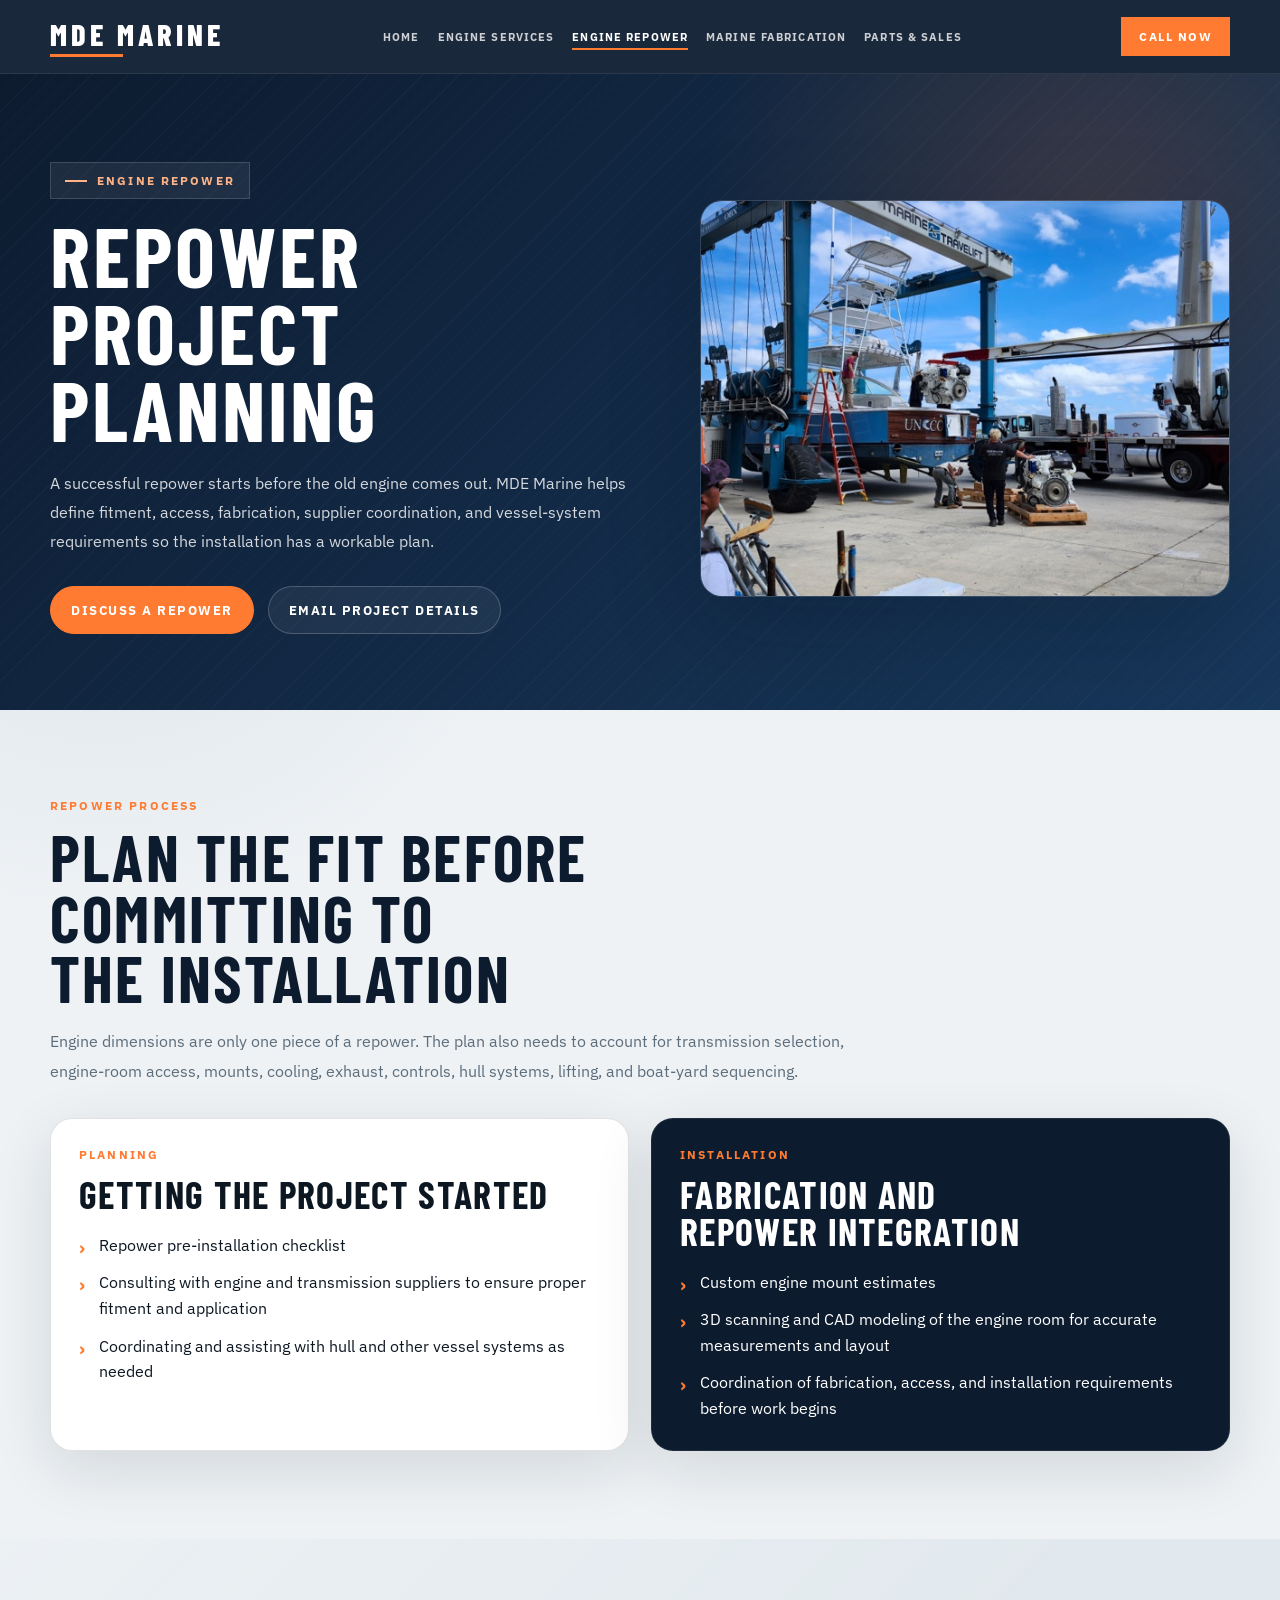
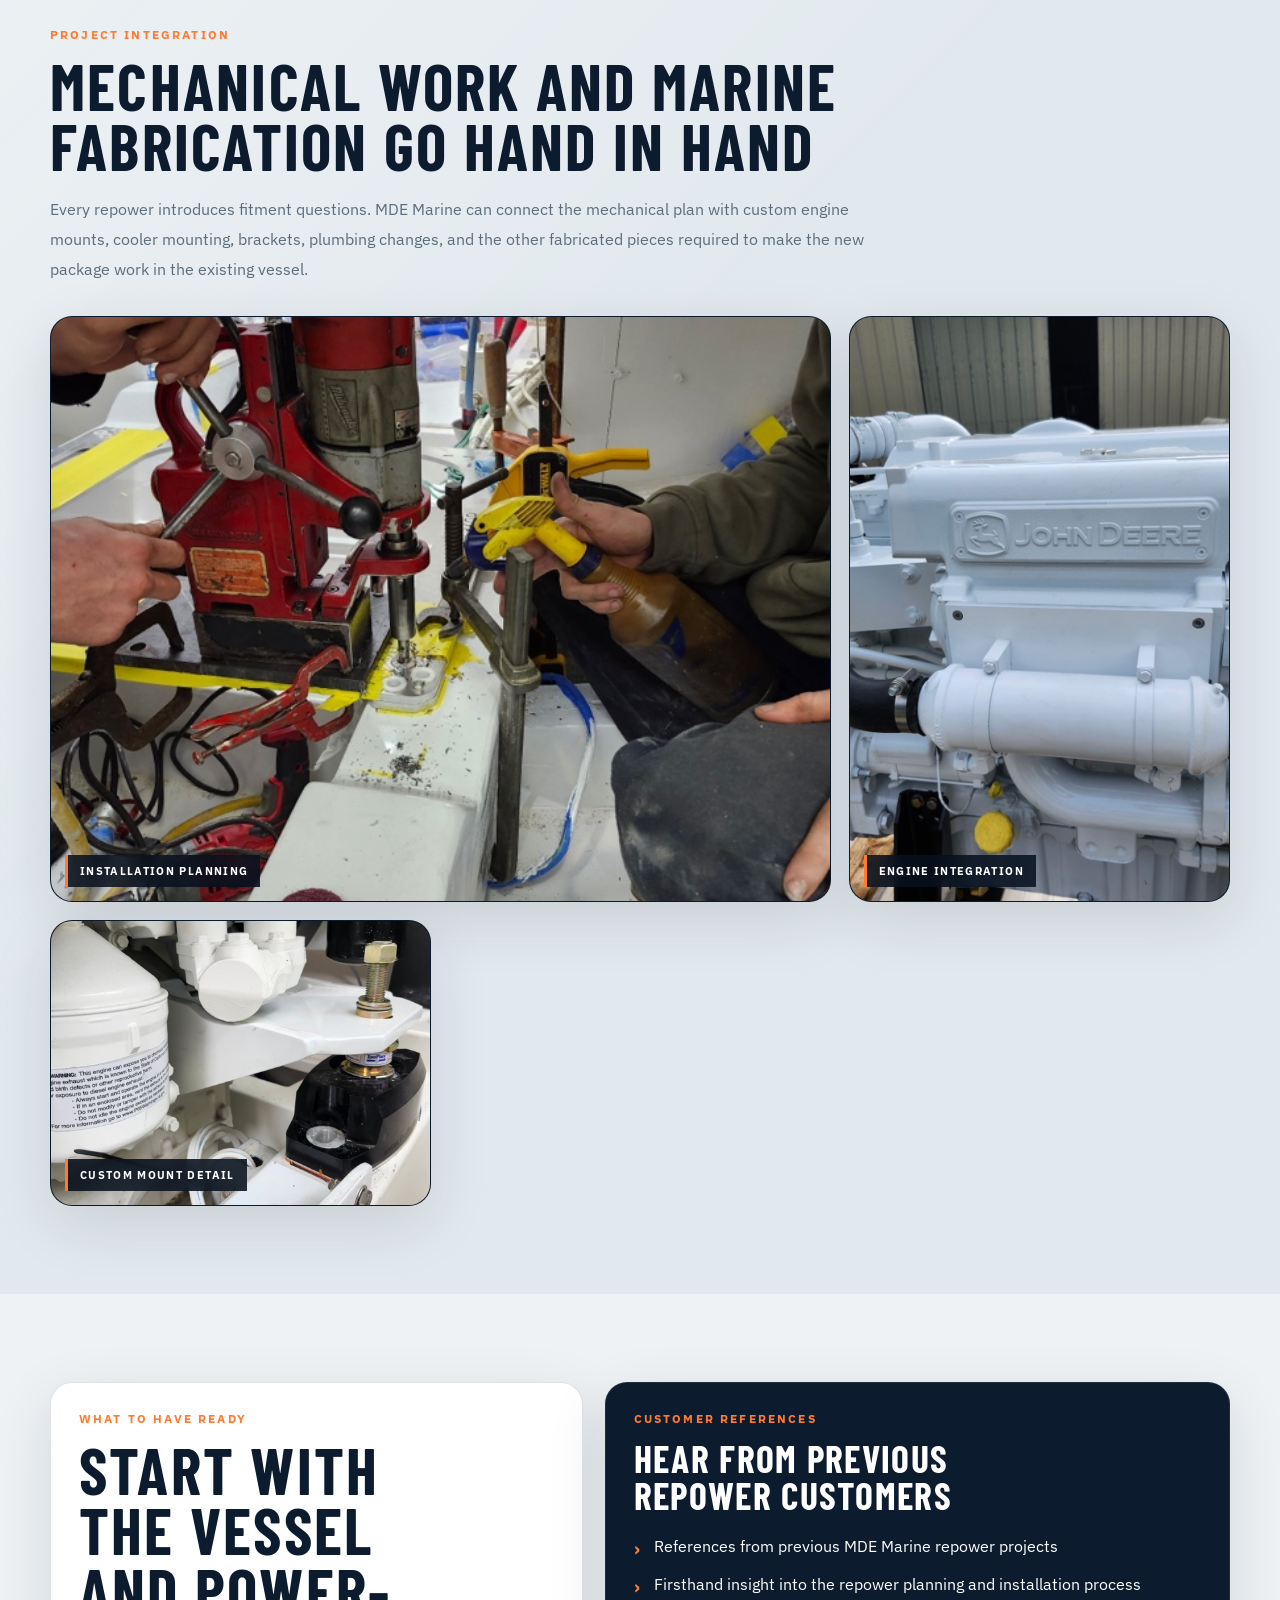
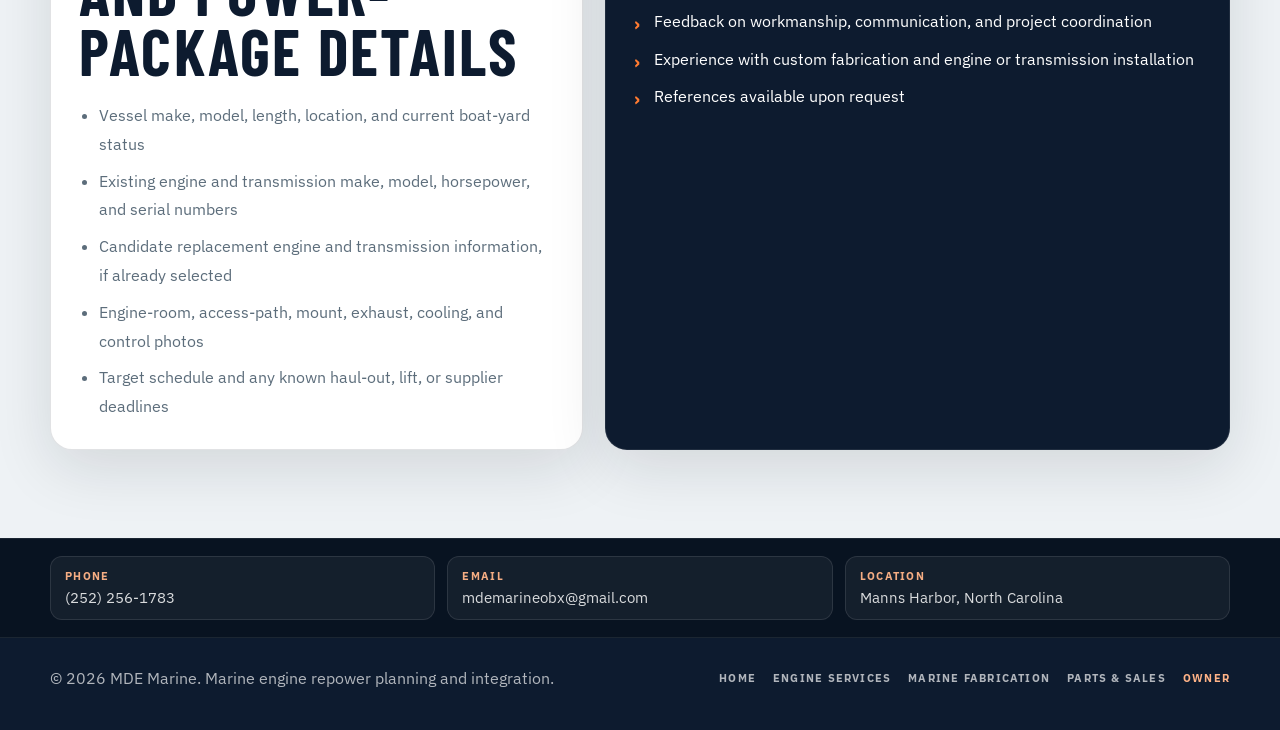
==== engine-repower.html @ 9f5cc6f1 "Update MDE Marine services and project content" ====
<!DOCTYPE html>
<html lang="en">
  <head>
    <meta charset="UTF-8" />
    <meta name="viewport" content="width=device-width, initial-scale=1.0" />
    <title>Marine Engine Repower Planning | MDE Marine</title>
    <meta
      name="description"
      content="Repower project planning, engine and transmission fitment, 3D scanning, CAD layout, custom engine mounts, fabrication, and installation coordination."
    />
    <meta
      name="keywords"
      content="marine engine repower, repower project planning, custom engine mounts, engine room 3D scanning, marine CAD, repower installation"
    />
    <meta property="og:type" content="website" />
    <meta property="og:title" content="Marine Engine Repower Planning | MDE Marine" />
    <meta
      property="og:description"
      content="Repower planning, engine and transmission fitment, custom mounts, 3D scanning, CAD layout, fabrication, and installation coordination."
    />
    <meta property="og:url" content="https://mdemarine-stitch-site.vercel.app/engine-repower.html" />
    <meta property="og:image" content="https://mdemarine-stitch-site.vercel.app/assets/mde/home-boat-yard.jpg" />
    <meta name="twitter:card" content="summary_large_image" />
    <meta name="twitter:title" content="Marine Engine Repower Planning | MDE Marine" />
    <meta
      name="twitter:description"
      content="Repower planning, engine and transmission fitment, custom mounts, 3D scanning, CAD layout, fabrication, and installation coordination."
    />
    <meta name="twitter:image" content="https://mdemarine-stitch-site.vercel.app/assets/mde/home-boat-yard.jpg" />
    <link rel="canonical" href="https://mdemarine-stitch-site.vercel.app/engine-repower.html" />
    <link rel="preconnect" href="https://fonts.googleapis.com" />
    <link rel="preconnect" href="https://fonts.gstatic.com" crossorigin />
    <link
      href="https://fonts.googleapis.com/css2?family=Barlow+Condensed:wght@400;500;600;700;800&family=IBM+Plex+Sans:wght@300;400;500;600;700&display=swap"
      rel="stylesheet"
    />
    <link rel="stylesheet" href="./styles.css" />
  </head>
  <body data-page="engine-repower">
    <header class="nav">
      <div class="nav-inner">
        <a class="brand" href="./index.html" data-bind="brand.name">MDE Marine</a>
        <nav class="nav-links" aria-label="Primary navigation">
          <a href="./index.html">Home</a>
          <a href="./engine-services.html">Engine Services</a>
          <a class="active" href="./engine-repower.html">Engine Repower</a>
          <a href="./marine-fabrication.html">Marine Fabrication</a>
          <a href="./parts-sales.html">Parts &amp; Sales</a>
        </nav>
        <a class="nav-cta" data-bind-tel="contact.phone" href="tel:+12522561783">Call Now</a>
      </div>
    </header>

    <main>
      <section class="page-hero">
        <div class="page-hero-grid">
          <div>
            <div class="eyebrow">Engine Repower</div>
            <h1>Repower project planning</h1>
            <p>
              A successful repower starts before the old engine comes out. MDE Marine helps define fitment, access, fabrication, supplier coordination, and vessel-system requirements so the installation has a workable plan.
            </p>
            <div class="hero-actions">
              <a class="btn" data-bind-tel="contact.phone" href="tel:+12522561783">Discuss a Repower</a>
              <a class="btn-secondary" data-bind-mailto="contact.email" href="mailto:mdemarineobx@gmail.com">Email Project Details</a>
            </div>
          </div>
          <div class="page-hero-media">
            <img
              src="./assets/mde/home-boat-yard.jpg"
              alt="Vessel supported by a travel lift during boat-yard work"
              decoding="async"
            />
          </div>
        </div>
      </section>

      <section class="page-section">
        <div class="container">
          <div class="section-intro">
            <div class="section-kicker">Repower Process</div>
            <h2 class="section-title">Plan the fit before committing to the installation</h2>
            <p class="section-copy">
              Engine dimensions are only one piece of a repower. The plan also needs to account for transmission selection, engine-room access, mounts, cooling, exhaust, controls, hull systems, lifting, and boat-yard sequencing.
            </p>
          </div>

          <div class="grid grid-2">
            <article class="service-card">
              <div class="card-kicker">Planning</div>
              <h3 class="card-title">Getting the Project Started</h3>
              <ul class="card-list">
                <li>Repower pre-installation checklist</li>
                <li>Consulting with engine and transmission suppliers to ensure proper fitment and application</li>
                <li>Coordinating and assisting with hull and other vessel systems as needed</li>
              </ul>
            </article>

            <article class="service-card dark">
              <div class="card-kicker">Installation</div>
              <h3 class="card-title">Fabrication and Repower Integration</h3>
              <ul class="card-list">
                <li>Custom engine mount estimates</li>
                <li>3D scanning and CAD modeling of the engine room for accurate measurements and layout</li>
                <li>Coordination of fabrication, access, and installation requirements before work begins</li>
              </ul>
            </article>
          </div>
        </div>
      </section>

      <section class="page-section muted-block">
        <div class="container">
          <div class="section-intro">
            <div class="section-kicker">Project Integration</div>
            <h2 class="section-title">Mechanical work and marine fabrication go hand in hand</h2>
            <p class="section-copy">
              Every repower introduces fitment questions. MDE Marine can connect the mechanical plan with custom engine mounts, cooler mounting, brackets, plumbing changes, and the other fabricated pieces required to make the new package work in the existing vessel.
            </p>
          </div>

          <div class="photo-grid photo-grid-3">
            <figure class="project-photo project-photo-wide">
              <img
                src="./assets/mde/home-engine-work.jpg"
                alt="Technicians working around a marine engine installation"
                loading="lazy"
                decoding="async"
              />
              <figcaption>Installation planning</figcaption>
            </figure>
            <figure class="project-photo">
              <img
                src="./assets/mde/fabrication-engine-plumbing.jpg"
                alt="Completed marine diesel engine with custom plumbing"
                loading="lazy"
                decoding="async"
              />
              <figcaption>Engine integration</figcaption>
            </figure>
            <figure class="project-photo">
              <img
                src="./assets/mde/fabrication-engine-mount-detail.jpg"
                alt="Custom engine mount installed beneath a marine diesel engine"
                loading="lazy"
                decoding="async"
              />
              <figcaption>Custom mount detail</figcaption>
            </figure>
          </div>
        </div>
      </section>

      <section id="references" class="page-section">
        <div class="container split">
          <article class="copy-card">
            <div class="section-kicker">What to Have Ready</div>
            <h2 class="section-title">Start with the vessel and power-package details</h2>
            <ul class="request-list">
              <li>Vessel make, model, length, location, and current boat-yard status</li>
              <li>Existing engine and transmission make, model, horsepower, and serial numbers</li>
              <li>Candidate replacement engine and transmission information, if already selected</li>
              <li>Engine-room, access-path, mount, exhaust, cooling, and control photos</li>
              <li>Target schedule and any known haul-out, lift, or supplier deadlines</li>
            </ul>
          </article>

          <article class="panel dark">
            <div class="card-kicker">Customer References</div>
            <h3 class="card-title">Hear from previous repower customers</h3>
            <ul class="card-list">
              <li>References from previous MDE Marine repower projects</li>
              <li>Firsthand insight into the repower planning and installation process</li>
              <li>Feedback on workmanship, communication, and project coordination</li>
              <li>Experience with custom fabrication and engine or transmission installation</li>
              <li>References available upon request</li>
            </ul>
          </article>
        </div>
      </section>

      <section class="contact-strip" aria-label="Contact information">
        <div class="container contact-grid">
          <div class="contact-item">
            <strong>Phone</strong>
            <a data-bind="contact.phone" data-bind-tel="contact.phone" href="tel:+12522561783">(252) 256-1783</a>
          </div>
          <div class="contact-item">
            <strong>Email</strong>
            <a data-bind="contact.email" data-bind-mailto="contact.email" href="mailto:mdemarineobx@gmail.com">mdemarineobx@gmail.com</a>
          </div>
          <div class="contact-item">
            <strong>Location</strong>
            <span data-bind="contact.serviceArea">Manns Harbor, North Carolina</span>
          </div>
        </div>
      </section>
    </main>

    <footer class="footer">
      <div class="footer-inner">
        <div>&copy; 2026 <span data-bind="brand.name">MDE Marine</span>. Marine engine repower planning and integration.</div>
        <div class="footer-links">
          <a href="./index.html">Home</a>
          <a href="./engine-services.html">Engine Services</a>
          <a href="./marine-fabrication.html">Marine Fabrication</a>
          <a href="./parts-sales.html">Parts &amp; Sales</a>
          <a href="./owner.html" class="footer-owner">Owner</a>
        </div>
      </div>
    </footer>

    <script src="./site-config.js"></script>
    <script src="./site.js"></script>
  </body>
</html>
---- styles.css ----
:root {
  --bg: #eef2f5;
  --panel: #ffffff;
  --panel-soft: #dfe7ed;
  --ink: #0d1722;
  --muted: #5c6d7b;
  --navy: #0d1b2f;
  --navy-2: #17375b;
  --accent: #ff7b31;
  --accent-soft: #ffb387;
  --danger: #d83932;
  --line: rgba(13, 23, 34, 0.12);
  --shadow: 0 18px 60px rgba(13, 23, 34, 0.12);
  --shadow-strong: 0 28px 90px rgba(5, 15, 28, 0.22);
  --radius: 22px;
}

* {
  box-sizing: border-box;
}

html {
  scroll-behavior: smooth;
}

body {
  margin: 0;
  overflow-x: hidden;
  font-family: "IBM Plex Sans", sans-serif;
  color: var(--ink);
  background:
    radial-gradient(circle at 8% 12%, rgba(23, 55, 91, 0.08), transparent 28rem),
    var(--bg);
}

img {
  max-width: 100%;
  display: block;
}

a {
  color: inherit;
  text-decoration: none;
}

button,
input,
textarea {
  font: inherit;
}

:focus-visible {
  outline: 3px solid var(--accent-soft);
  outline-offset: 4px;
}

[id] {
  scroll-margin-top: 116px;
}

.site-shell {
  min-height: 100vh;
}

.nav {
  position: sticky;
  top: 0;
  z-index: 20;
  backdrop-filter: blur(18px);
  background: rgba(13, 27, 47, 0.94);
  border-bottom: 1px solid rgba(255, 255, 255, 0.08);
}

.nav-inner,
.container {
  width: min(1180px, calc(100% - 32px));
  margin: 0 auto;
}

.nav-inner {
  display: flex;
  align-items: center;
  justify-content: space-between;
  gap: 16px;
  padding: 16px 0;
}

.brand {
  flex: 0 0 auto;
  font-family: "Barlow Condensed", sans-serif;
  font-size: 1.9rem;
  font-weight: 800;
  letter-spacing: 0.13em;
  text-transform: uppercase;
  color: #fff;
}

.brand::after {
  content: "";
  display: block;
  width: 42%;
  height: 3px;
  margin-top: 2px;
  background: var(--accent);
}

.nav-links {
  display: flex;
  align-items: center;
  justify-content: center;
  gap: 18px;
  min-width: 0;
  color: rgba(255, 255, 255, 0.78);
  text-transform: uppercase;
  letter-spacing: 0.1em;
  font-size: 0.7rem;
  font-weight: 700;
  white-space: nowrap;
}

.nav-links a {
  position: relative;
  padding: 8px 0;
}

.nav-links a::after {
  content: "";
  position: absolute;
  left: 0;
  right: 100%;
  bottom: 2px;
  height: 2px;
  background: var(--accent);
  transition: right 180ms ease;
}

.nav-links a:hover,
.nav-links a.active {
  color: #fff;
}

.nav-links a:hover::after,
.nav-links a.active::after {
  right: 0;
}

.nav-cta {
  display: inline-flex;
  flex: 0 0 auto;
  align-items: center;
  justify-content: center;
  padding: 11px 17px;
  border: 1px solid var(--accent);
  background: var(--accent);
  color: #fff;
  font-size: 0.76rem;
  font-weight: 800;
  letter-spacing: 0.12em;
  text-transform: uppercase;
  transition: transform 180ms ease, filter 180ms ease;
}

.nav-cta:hover {
  transform: translateY(-1px);
  filter: brightness(1.08);
}

.hero {
  position: relative;
  overflow: hidden;
  color: #fff;
  background:
    linear-gradient(90deg, rgba(7, 17, 31, 0.98) 0%, rgba(13, 27, 47, 0.86) 54%, rgba(13, 27, 47, 0.56) 100%),
    url("./assets/mde/home-boat-yard.jpg") center 44% / cover no-repeat;
}

.hero::before {
  content: "";
  position: absolute;
  inset: 0;
  z-index: 1;
  pointer-events: none;
  background:
    linear-gradient(180deg, rgba(255, 123, 49, 0.1), transparent 42%),
    repeating-linear-gradient(135deg, rgba(255, 255, 255, 0.025) 0 1px, transparent 1px 12px);
}

.hero-grid {
  position: relative;
  z-index: 2;
  width: min(1180px, calc(100% - 32px));
  min-height: min(760px, calc(100vh - 72px));
  margin: 0 auto;
  padding: 76px 0;
  display: grid;
  grid-template-columns: 1.16fr 0.84fr;
  gap: 52px;
  align-items: center;
}

.hero-copy {
  max-width: 780px;
  min-width: 0;
  animation: rise-in 620ms ease both;
}

.eyebrow {
  display: inline-flex;
  align-items: center;
  gap: 10px;
  padding: 10px 14px;
  border: 1px solid rgba(255, 255, 255, 0.15);
  background: rgba(255, 255, 255, 0.07);
  color: var(--accent-soft);
  font-size: 0.74rem;
  font-weight: 800;
  letter-spacing: 0.18em;
  text-transform: uppercase;
}

.eyebrow::before {
  content: "";
  width: 22px;
  height: 2px;
  background: currentColor;
}

.hero h1,
.page-hero h1,
.section-title,
.card-title,
.big-number,
.failure-note h2,
.footer-brand {
  font-family: "Barlow Condensed", sans-serif;
  text-wrap: balance;
}

.hero h1 {
  max-width: 850px;
  margin: 20px 0 0;
  font-size: clamp(3.45rem, 7.7vw, 6.6rem);
  line-height: 0.9;
  text-transform: uppercase;
  letter-spacing: 0.035em;
}

.hero p {
  max-width: 720px;
  margin: 24px 0 0;
  color: rgba(255, 255, 255, 0.84);
  font-size: 1.08rem;
  line-height: 1.8;
}

.hero-actions,
.inline-actions,
.contact-actions {
  display: flex;
  flex-wrap: wrap;
  gap: 14px;
  margin-top: 30px;
}

.btn,
.btn-secondary,
.btn-outline,
.btn-danger {
  display: inline-flex;
  align-items: center;
  justify-content: center;
  min-height: 48px;
  padding: 14px 20px;
  border-radius: 999px;
  font-size: 0.79rem;
  font-weight: 800;
  letter-spacing: 0.12em;
  line-height: 1.25;
  text-align: center;
  text-transform: uppercase;
  transition: transform 180ms ease, filter 180ms ease, border-color 180ms ease, background 180ms ease;
}

.btn {
  border: 1px solid var(--accent);
  background: var(--accent);
  color: #fff;
}

.btn-secondary {
  border: 1px solid rgba(255, 255, 255, 0.2);
  background: rgba(255, 255, 255, 0.06);
  color: #fff;
}

.btn-outline {
  border: 1px solid rgba(13, 23, 34, 0.22);
  background: transparent;
  color: var(--navy);
}

.btn-danger {
  border: 1px solid var(--danger);
  background: var(--danger);
  color: #fff;
}

.btn:hover,
.btn-secondary:hover,
.btn-outline:hover,
.btn-danger:hover {
  transform: translateY(-2px);
  filter: brightness(1.07);
}

.hero-panel {
  min-width: 0;
  display: grid;
  gap: 14px;
  animation: rise-in 620ms 120ms ease both;
}

.info-card,
.panel,
.service-card,
.stat-card,
.gallery-card,
.copy-card,
.detail-card,
.project-photo,
.failure-note {
  border-radius: var(--radius);
  box-shadow: var(--shadow);
}

.info-card {
  padding: 23px;
  background: rgba(255, 255, 255, 0.08);
  border: 1px solid rgba(255, 255, 255, 0.11);
  backdrop-filter: blur(10px);
}

.info-label {
  color: var(--accent-soft);
  font-size: 0.72rem;
  font-weight: 800;
  letter-spacing: 0.16em;
  text-transform: uppercase;
}

.info-value {
  margin-top: 9px;
  color: #fff;
  font-family: "Barlow Condensed", sans-serif;
  font-size: 2rem;
  font-weight: 700;
  line-height: 1;
  text-transform: uppercase;
  letter-spacing: 0.04em;
}

.page-section {
  padding: 88px 0;
}

.section-intro {
  max-width: 820px;
  margin-bottom: 32px;
}

.section-kicker,
.card-kicker {
  color: var(--accent);
  font-size: 0.75rem;
  font-weight: 800;
  letter-spacing: 0.18em;
  text-transform: uppercase;
}

.section-kicker-light {
  color: var(--accent-soft);
}

.section-kicker-danger {
  color: #ffaaa5;
}

.section-title {
  margin: 14px 0 0;
  color: var(--navy);
  font-size: clamp(2.65rem, 5vw, 4.35rem);
  line-height: 0.94;
  text-transform: uppercase;
  letter-spacing: 0.035em;
}

.section-title-light {
  color: #fff;
}

.section-copy {
  margin: 18px 0 0;
  color: var(--muted);
  line-height: 1.82;
  font-size: 1.03rem;
}

.section-copy-light {
  max-width: 760px;
  color: rgba(255, 255, 255, 0.76);
}

.grid {
  display: grid;
  gap: 22px;
}

.grid-4 {
  grid-template-columns: repeat(4, minmax(0, 1fr));
}

.grid-3 {
  grid-template-columns: repeat(3, minmax(0, 1fr));
}

.grid-2 {
  grid-template-columns: repeat(2, minmax(0, 1fr));
}

.service-card,
.panel,
.copy-card,
.detail-card {
  background: var(--panel);
  border: 1px solid var(--line);
  padding: 28px;
}

.service-card {
  position: relative;
  overflow: hidden;
  transition: transform 220ms ease, box-shadow 220ms ease;
}

.service-card::before {
  content: "";
  position: absolute;
  inset: 0 auto 0 0;
  width: 4px;
  background: var(--accent);
  opacity: 0;
  transition: opacity 220ms ease;
}

.service-card:hover {
  transform: translateY(-4px);
  box-shadow: var(--shadow-strong);
}

.service-card:hover::before,
.featured-card::before {
  opacity: 1;
}

.service-card.dark,
.panel.dark {
  background: var(--navy);
  color: #fff;
  border-color: rgba(255, 255, 255, 0.08);
}

.featured-card {
  border-color: rgba(216, 57, 50, 0.3);
}

.card-title {
  margin: 14px 0 0;
  font-size: clamp(1.9rem, 3vw, 2.35rem);
  font-weight: 700;
  line-height: 0.98;
  letter-spacing: 0.035em;
  text-transform: uppercase;
}

.card-copy {
  margin: 15px 0 0;
  line-height: 1.78;
  color: var(--muted);
}

.dark .card-copy,
.service-card.dark .card-copy,
.panel.dark .card-copy {
  color: rgba(255, 255, 255, 0.76);
}

.card-list {
  margin: 20px 0 0;
  padding: 0;
  list-style: none;
  display: grid;
  gap: 12px;
  color: inherit;
}

.card-list li {
  position: relative;
  padding-left: 20px;
  line-height: 1.6;
}

.card-list li::before {
  content: "›";
  position: absolute;
  left: 0;
  top: -1px;
  color: var(--accent);
  font-size: 1.2em;
  font-weight: 800;
}

.stat-strip {
  display: grid;
  grid-template-columns: repeat(4, minmax(0, 1fr));
  gap: 18px;
  margin-top: 34px;
}

.stat-card {
  position: relative;
  overflow: hidden;
  background: var(--panel);
  border: 1px solid var(--line);
  padding: 22px;
}

.stat-card::after {
  content: "";
  position: absolute;
  right: -28px;
  bottom: -28px;
  width: 74px;
  height: 74px;
  border: 12px solid rgba(255, 123, 49, 0.09);
  border-radius: 50%;
}

.big-number {
  position: relative;
  z-index: 1;
  color: var(--navy);
  font-size: clamp(2rem, 3vw, 2.55rem);
  font-weight: 700;
  line-height: 1;
  letter-spacing: 0.035em;
  text-transform: uppercase;
}

.stat-label {
  position: relative;
  z-index: 1;
  margin-top: 10px;
  color: var(--muted);
  text-transform: uppercase;
  letter-spacing: 0.12em;
  font-size: 0.7rem;
  font-weight: 800;
}

.muted-block {
  background:
    linear-gradient(135deg, rgba(255, 255, 255, 0.35), transparent 42%),
    #e2e9ee;
}

.media-grid {
  display: grid;
  grid-template-columns: 1.1fr 0.9fr;
  gap: 22px;
  margin-top: 30px;
}

.gallery-stack {
  display: grid;
  gap: 22px;
}

.gallery-card {
  overflow: hidden;
  border: 1px solid var(--line);
  background: var(--panel);
}

.gallery-card > img {
  width: 100%;
  aspect-ratio: 16 / 9;
  object-fit: cover;
}

.gallery-card.tall > img {
  min-height: 100%;
  aspect-ratio: 4 / 5;
}

.gallery-copy {
  padding: 18px 18px 20px;
}

.gallery-copy h3 {
  margin: 0;
  font-size: 0.95rem;
  text-transform: uppercase;
  letter-spacing: 0.12em;
}

.gallery-copy p {
  margin: 8px 0 0;
  color: var(--muted);
  line-height: 1.7;
  font-size: 0.93rem;
}

.page-hero {
  position: relative;
  overflow: hidden;
  padding: 88px 0 76px;
  color: #fff;
  background:
    radial-gradient(circle at 86% 24%, rgba(255, 123, 49, 0.17), transparent 25rem),
    linear-gradient(135deg, var(--navy), var(--navy-2));
}

.page-hero::after {
  content: "";
  position: absolute;
  inset: 0;
  pointer-events: none;
  background: repeating-linear-gradient(135deg, rgba(255, 255, 255, 0.025) 0 1px, transparent 1px 13px);
}

.page-hero-grid {
  position: relative;
  z-index: 1;
  width: min(1180px, calc(100% - 32px));
  margin: 0 auto;
  display: grid;
  grid-template-columns: 1fr 0.88fr;
  gap: 48px;
  align-items: center;
}

.page-hero-grid > div:first-child {
  min-width: 0;
  animation: rise-in 580ms ease both;
}

.page-hero h1 {
  max-width: 780px;
  margin: 18px 0 0;
  font-size: clamp(3.1rem, 6.6vw, 5.65rem);
  font-weight: 700;
  line-height: 0.91;
  text-transform: uppercase;
  letter-spacing: 0.035em;
}

.page-hero--wide-title h1 {
  font-size: clamp(2.8rem, 5.3vw, 4.9rem);
}

.page-hero p {
  max-width: 740px;
  margin: 21px 0 0;
  color: rgba(255, 255, 255, 0.82);
  line-height: 1.83;
}

.page-hero-media {
  min-width: 0;
  overflow: hidden;
  aspect-ratio: 4 / 3;
  border-radius: var(--radius);
  border: 1px solid rgba(255, 255, 255, 0.13);
  box-shadow: var(--shadow-strong);
  animation: rise-in 580ms 100ms ease both;
}

.page-hero-media img {
  width: 100%;
  height: 100%;
  object-fit: cover;
}

.split {
  display: grid;
  grid-template-columns: 0.92fr 1.08fr;
  gap: 22px;
}

.request-list {
  margin: 20px 0 0;
  padding-left: 20px;
  color: var(--muted);
  line-height: 1.8;
}

.request-list li + li {
  margin-top: 8px;
}

.helper {
  margin-top: 18px;
  color: var(--muted);
  line-height: 1.7;
  font-size: 0.94rem;
}

.photo-grid {
  display: grid;
  grid-template-columns: repeat(12, minmax(0, 1fr));
  grid-auto-flow: dense;
  gap: 18px;
}

.photo-grid-3 .project-photo {
  grid-column: span 4;
}

.photo-grid-3 .project-photo-wide {
  grid-column: span 8;
}

.photo-grid-4 .project-photo {
  grid-column: span 3;
}

.project-photo {
  position: relative;
  min-height: 270px;
  margin: 0;
  overflow: hidden;
  border: 1px solid var(--line);
  background: var(--navy);
}

.project-photo img {
  width: 100%;
  height: 100%;
  min-height: 270px;
  aspect-ratio: 4 / 3;
  object-fit: cover;
  transition: transform 420ms ease, filter 420ms ease;
}

.project-photo:hover img {
  transform: scale(1.035);
  filter: contrast(1.04);
}

.project-photo figcaption {
  position: absolute;
  left: 14px;
  bottom: 14px;
  max-width: calc(100% - 28px);
  padding: 9px 12px;
  border-left: 3px solid var(--accent);
  background: rgba(7, 17, 31, 0.86);
  color: #fff;
  font-size: 0.7rem;
  font-weight: 800;
  letter-spacing: 0.12em;
  text-transform: uppercase;
  backdrop-filter: blur(8px);
}

.product-details {
  color: #fff;
  background:
    radial-gradient(circle at 8% 10%, rgba(216, 57, 50, 0.18), transparent 26rem),
    var(--navy);
}

.failure-note {
  display: grid;
  grid-template-columns: minmax(220px, 0.72fr) minmax(300px, 1fr);
  gap: 32px;
  align-items: end;
  margin-bottom: 24px;
  padding: 30px;
  border: 1px solid rgba(255, 255, 255, 0.11);
  border-left: 6px solid var(--danger);
  background: rgba(255, 255, 255, 0.055);
}

.failure-note h2 {
  grid-column: 1;
  margin: 12px 0 0;
  font-size: clamp(2.45rem, 5vw, 4rem);
  line-height: 0.95;
  letter-spacing: 0.035em;
  text-transform: uppercase;
}

.failure-note p {
  grid-column: 2;
  grid-row: 1 / span 2;
  margin: 0;
  color: rgba(255, 255, 255, 0.76);
  line-height: 1.82;
}

.product-detail-grid {
  display: grid;
  grid-template-columns: repeat(2, minmax(0, 1fr));
  gap: 22px;
}

.detail-card {
  display: grid;
  grid-template-columns: auto 1fr;
  gap: 20px;
  color: var(--ink);
}

.detail-card-large {
  grid-column: 1 / -1;
}

.detail-number {
  color: rgba(216, 57, 50, 0.22);
  font-family: "Barlow Condensed", sans-serif;
  font-size: 3.4rem;
  font-weight: 800;
  line-height: 0.85;
}

.contact-section {
  color: #fff;
  background:
    linear-gradient(115deg, rgba(255, 123, 49, 0.08), transparent 50%),
    var(--navy);
}

.contact-cta {
  display: grid;
  grid-template-columns: 1.15fr 0.85fr;
  gap: 42px;
  align-items: center;
}

.contact-actions {
  justify-content: flex-end;
  margin-top: 0;
}

.contact-strip {
  color: rgba(255, 255, 255, 0.84);
  background: #081321;
  border-top: 1px solid rgba(255, 255, 255, 0.08);
  border-bottom: 1px solid rgba(255, 255, 255, 0.08);
}

.contact-grid {
  display: grid;
  grid-template-columns: repeat(3, minmax(0, 1fr));
  gap: 12px;
  padding: 17px 0;
}

.contact-item {
  padding: 12px 14px;
  border: 1px solid rgba(255, 255, 255, 0.1);
  border-radius: 12px;
  background: rgba(255, 255, 255, 0.05);
  font-size: 0.91rem;
}

.contact-item strong {
  display: block;
  margin-bottom: 5px;
  color: rgba(255, 179, 135, 0.96);
  font-size: 0.68rem;
  font-weight: 800;
  letter-spacing: 0.12em;
  text-transform: uppercase;
}

.contact-item a {
  transition: color 180ms ease;
}

.contact-item a:hover {
  color: #fff;
}

.footer {
  padding: 30px 0 42px;
  color: rgba(255, 255, 255, 0.68);
  background: var(--navy);
}

.footer-inner {
  width: min(1180px, calc(100% - 32px));
  margin: 0 auto;
  display: flex;
  flex-wrap: wrap;
  align-items: center;
  justify-content: space-between;
  gap: 18px;
}

.footer-links {
  display: flex;
  flex-wrap: wrap;
  gap: 17px;
  text-transform: uppercase;
  font-size: 0.69rem;
  font-weight: 700;
  letter-spacing: 0.11em;
}

.footer-links a:hover {
  color: #fff;
}

.footer-owner {
  color: var(--accent-soft);
}

@keyframes rise-in {
  from {
    opacity: 0;
    transform: translateY(18px);
  }
  to {
    opacity: 1;
    transform: translateY(0);
  }
}

@media (max-width: 1120px) {
  .nav-inner {
    flex-wrap: wrap;
  }

  .nav-links {
    width: 100%;
    order: 3;
    justify-content: space-between;
    overflow-x: auto;
    padding: 4px 0 1px;
    scrollbar-width: none;
  }

  .nav-links::-webkit-scrollbar {
    display: none;
  }

  .grid-4 {
    grid-template-columns: repeat(2, minmax(0, 1fr));
  }
}

@media (max-width: 900px) {
  .hero-grid,
  .page-hero-grid,
  .split,
  .media-grid,
  .contact-cta,
  .failure-note {
    grid-template-columns: 1fr;
  }

  .hero-grid {
    min-height: auto;
  }

  .hero-panel {
    grid-template-columns: repeat(3, minmax(0, 1fr));
  }

  .grid-3,
  .stat-strip,
  .contact-grid,
  .product-detail-grid {
    grid-template-columns: repeat(2, minmax(0, 1fr));
  }

  .failure-note p {
    grid-column: 1;
    grid-row: auto;
  }

  .detail-card-large {
    grid-column: auto;
  }

  .photo-grid-4 .project-photo {
    grid-column: span 6;
  }

  .photo-grid-3 .project-photo,
  .photo-grid-3 .project-photo-wide {
    grid-column: span 6;
  }

  .contact-actions {
    justify-content: flex-start;
  }
}

@media (max-width: 680px) {
  .nav-inner,
  .container,
  .hero-grid,
  .page-hero-grid,
  .footer-inner {
    width: min(100% - 24px, 1180px);
  }

  .nav-inner {
    padding: 12px 0;
  }

  .brand {
    font-size: 1.55rem;
  }

  .nav-cta {
    padding: 9px 13px;
    font-size: 0.68rem;
  }

  .nav-links {
    justify-content: flex-start;
    gap: 20px;
    font-size: 0.66rem;
  }

  .hero-grid {
    gap: 34px;
    padding: 58px 0;
  }

  .hero h1 {
    max-width: 100%;
    font-size: clamp(2.75rem, 12.5vw, 4rem);
    letter-spacing: 0.02em;
  }

  .page-hero {
    padding: 64px 0 56px;
  }

  .page-hero h1,
  .page-hero--wide-title h1 {
    max-width: 100%;
    font-size: clamp(2.35rem, 11vw, 3.6rem);
    letter-spacing: 0.02em;
  }

  .page-section {
    padding: 68px 0;
  }

  .section-title {
    font-size: clamp(2.45rem, 13vw, 3.8rem);
  }

  .hero-panel,
  .grid-4,
  .grid-3,
  .grid-2,
  .stat-strip,
  .contact-grid,
  .product-detail-grid {
    grid-template-columns: 1fr;
  }

  .photo-grid-3 .project-photo,
  .photo-grid-3 .project-photo-wide,
  .photo-grid-4 .project-photo {
    grid-column: 1 / -1;
  }

  .detail-card {
    grid-template-columns: 1fr;
  }

  .detail-number {
    font-size: 2.6rem;
  }

  .contact-actions {
    display: grid;
    width: 100%;
  }

  .hero-actions {
    display: grid;
    width: 100%;
  }

  .hero-actions a,
  .contact-actions a {
    width: 100%;
  }

  .footer-inner {
    align-items: flex-start;
  }
}

@media (prefers-reduced-motion: reduce) {
  html {
    scroll-behavior: auto;
  }

  *,
  *::before,
  *::after {
    animation-duration: 0.01ms !important;
    animation-iteration-count: 1 !important;
    transition-duration: 0.01ms !important;
  }
}
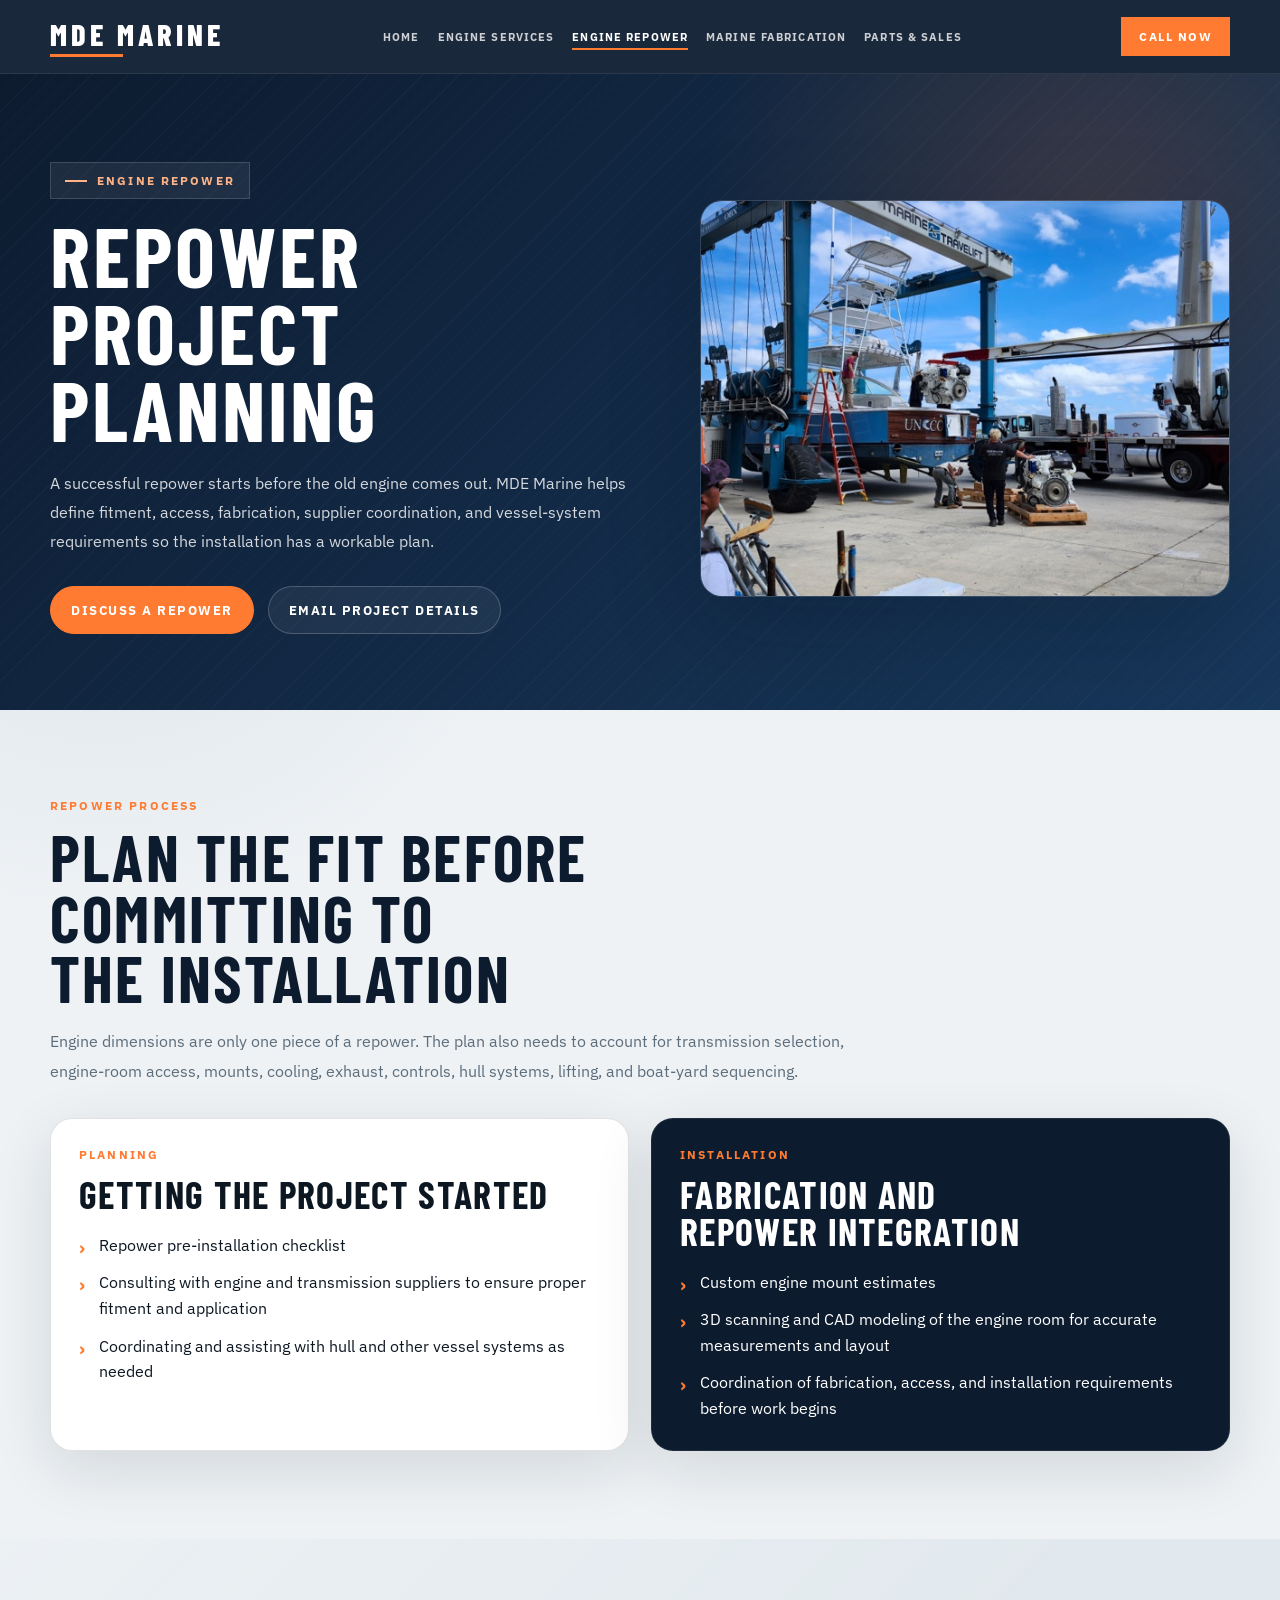
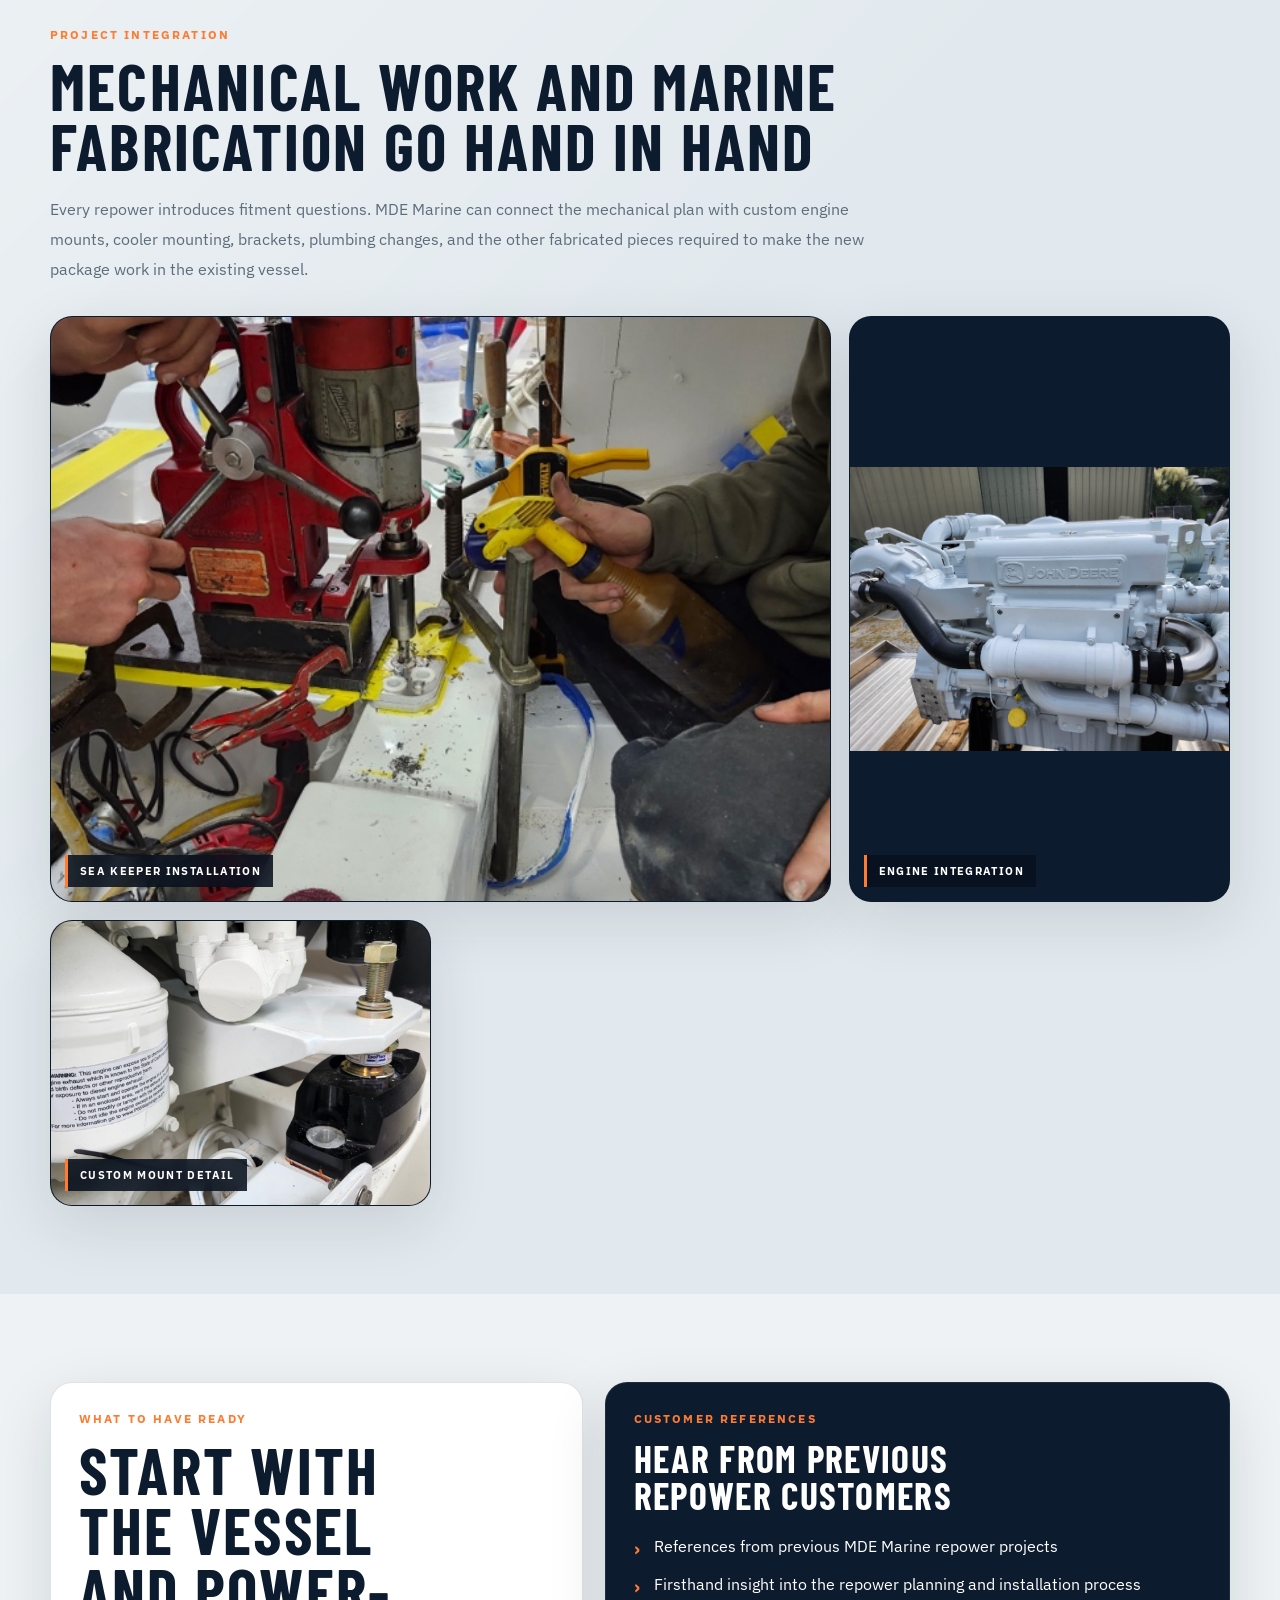
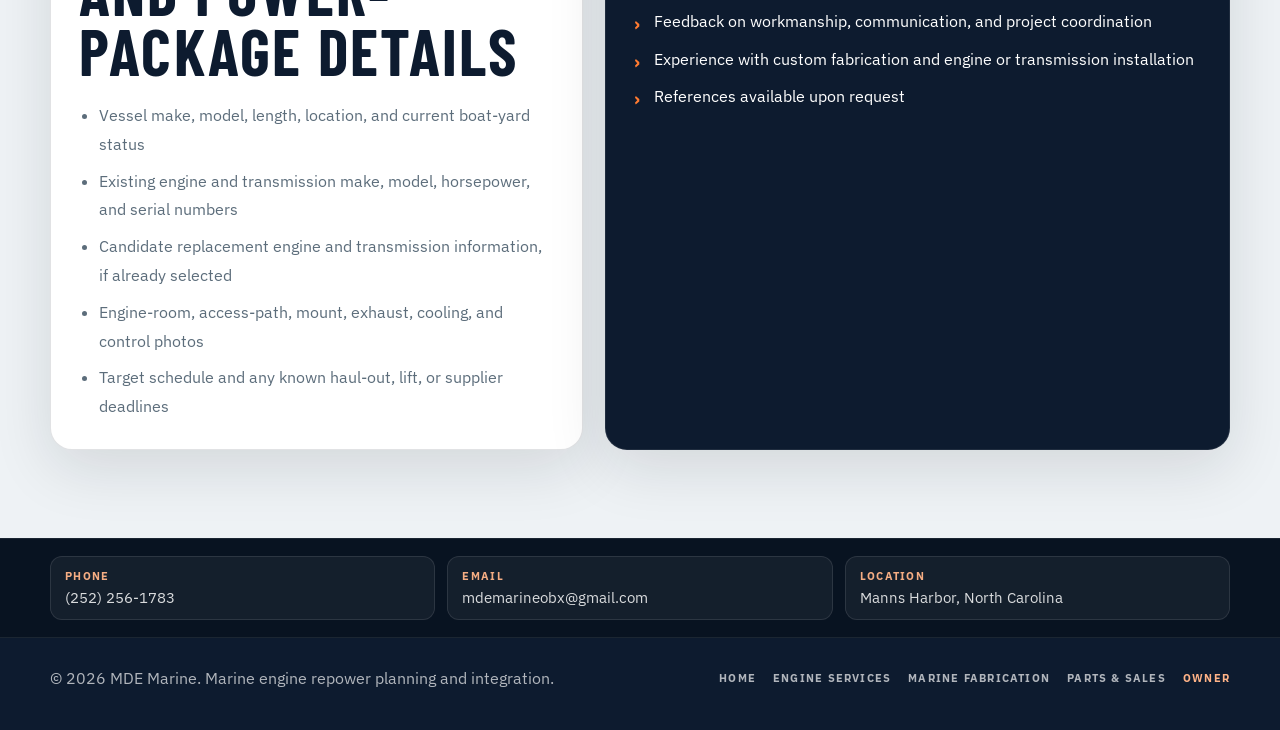
==== commit c81a04f5: "Apply MDE Marine website revision 2 photos and copy" ====
--- a/engine-repower.html
+++ b/engine-repower.html
@@ -123,16 +123,16 @@
             <figure class="project-photo project-photo-wide">
               <img
                 src="./assets/mde/home-engine-work.jpg"
-                alt="Technicians working around a marine engine installation"
+                alt="Technicians carrying out a Sea Keeper installation aboard a vessel"
                 loading="lazy"
                 decoding="async"
               />
-              <figcaption>Installation planning</figcaption>
+              <figcaption>Sea Keeper installation</figcaption>
             </figure>
-            <figure class="project-photo">
+            <figure class="project-photo project-photo--contain">
               <img
                 src="./assets/mde/fabrication-engine-plumbing.jpg"
-                alt="Completed marine diesel engine with custom plumbing"
+                alt="Full view of a John Deere marine diesel engine installation with custom plumbing"
                 loading="lazy"
                 decoding="async"
               />
--- a/styles.css
+++ b/styles.css
@@ -691,6 +691,12 @@
   object-fit: cover;
 }
 
+.page-hero-media--portrait {
+  width: min(100%, 420px);
+  aspect-ratio: 3 / 4;
+  justify-self: end;
+}
+
 .split {
   display: grid;
   grid-template-columns: 0.92fr 1.08fr;
@@ -750,6 +756,11 @@
   aspect-ratio: 4 / 3;
   object-fit: cover;
   transition: transform 420ms ease, filter 420ms ease;
+}
+
+.project-photo--portrait img {
+  object-fit: contain;
+  background: var(--navy);
 }
 
 .project-photo:hover img {
@@ -773,6 +784,90 @@
   backdrop-filter: blur(8px);
 }
 
+.page-hero-media--contain img,
+.project-photo--contain img {
+  object-fit: contain;
+}
+
+.project-photo--contain:hover img {
+  transform: none;
+}
+
+/* Display the supplied landscape files upright without resampling the photos. */
+.photo-turn {
+  position: relative;
+  width: 100%;
+  aspect-ratio: 3 / 4;
+  overflow: hidden;
+  background: var(--navy);
+}
+
+.photo-turn img,
+.project-photo:hover .photo-turn img {
+  position: absolute;
+  top: 50%;
+  left: 50%;
+  width: calc(100% * 4 / 3);
+  height: calc(100% * 3 / 4);
+  max-width: none;
+  min-height: 0;
+  aspect-ratio: auto;
+  object-fit: contain;
+  transform: translate(-50%, -50%) rotate(90deg);
+}
+
+.project-photo--rotated figcaption {
+  position: static;
+  margin: 14px;
+}
+
+.gallery-feature {
+  display: grid;
+  grid-template-columns: minmax(0, 0.8fr) minmax(0, 1.2fr);
+  gap: 24px;
+  align-items: center;
+  padding: 24px;
+}
+
+.gallery-feature .photo-turn {
+  max-width: 300px;
+  justify-self: center;
+}
+
+.gallery-subsection {
+  margin-top: 48px;
+}
+
+.detail-photo-grid {
+  display: grid;
+  grid-template-columns: repeat(2, minmax(0, 1fr));
+  gap: 18px;
+  margin-top: 24px;
+}
+
+.detail-photo {
+  min-width: 0;
+  margin: 0;
+}
+
+.detail-photo-single {
+  margin-top: 24px;
+}
+
+.detail-photo img {
+  display: block;
+  width: 100%;
+  height: auto;
+  border: 1px solid var(--line);
+}
+
+.detail-photo figcaption {
+  margin-top: 10px;
+  color: var(--muted);
+  font-size: 0.82rem;
+  line-height: 1.5;
+}
+
 .product-details {
   color: #fff;
   background:
@@ -975,6 +1070,10 @@
     min-height: auto;
   }
 
+  .page-hero-media--portrait {
+    justify-self: center;
+  }
+
   .hero-panel {
     grid-template-columns: repeat(3, minmax(0, 1fr));
   }
@@ -1073,7 +1172,9 @@
   .grid-2,
   .stat-strip,
   .contact-grid,
-  .product-detail-grid {
+  .product-detail-grid,
+  .gallery-feature,
+  .detail-photo-grid {
     grid-template-columns: 1fr;
   }
 
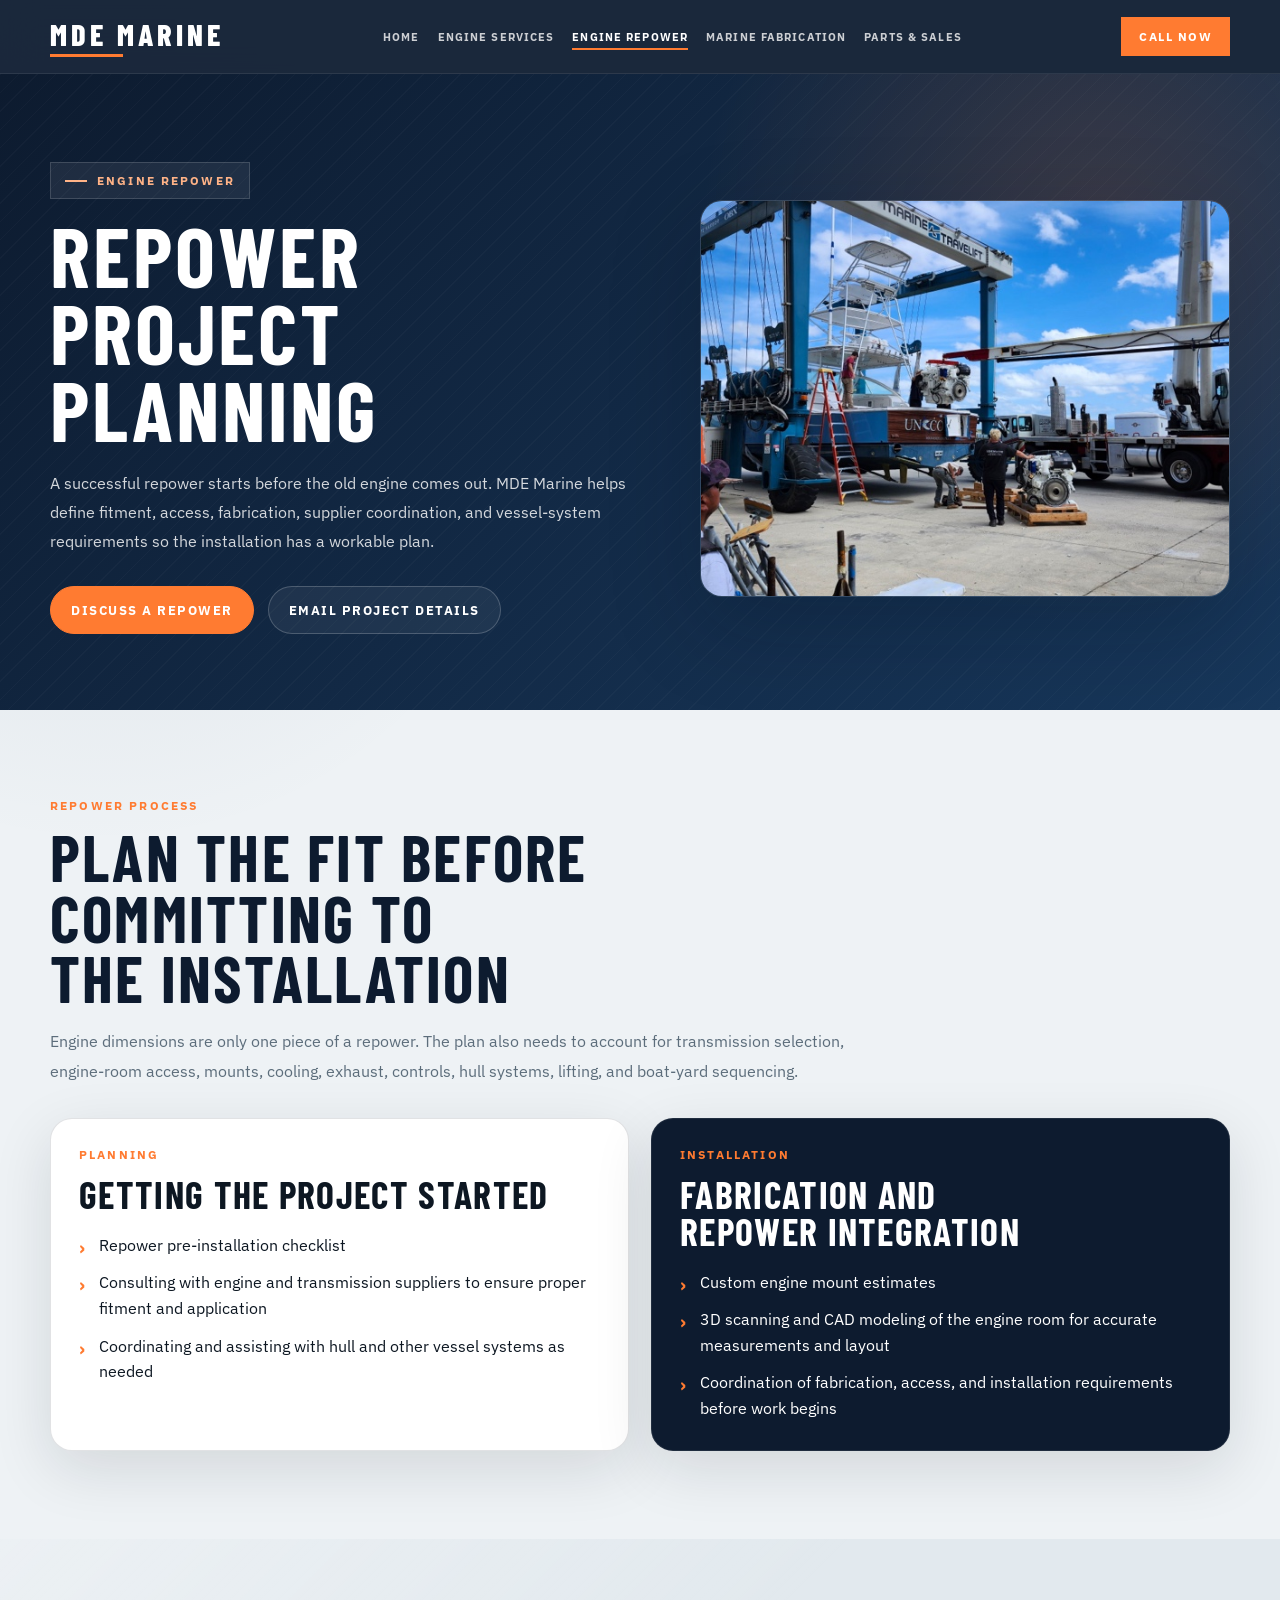
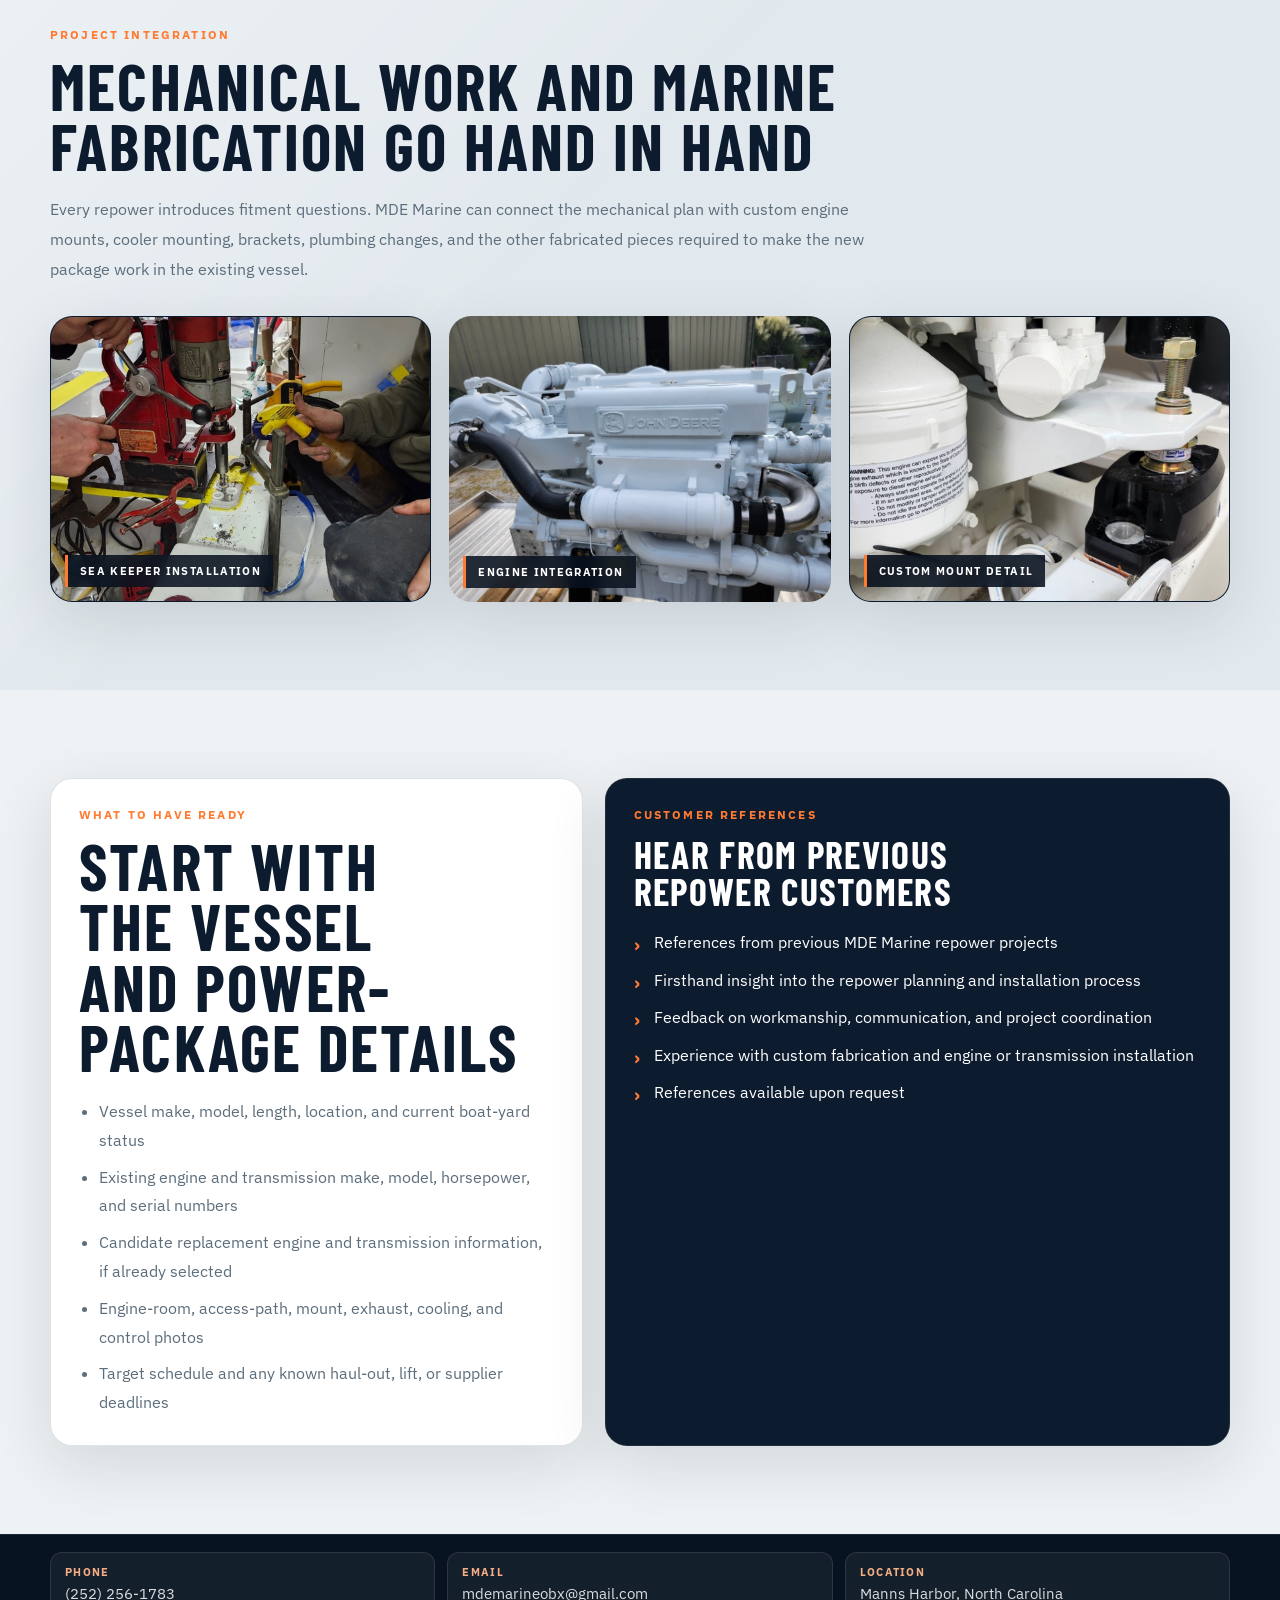
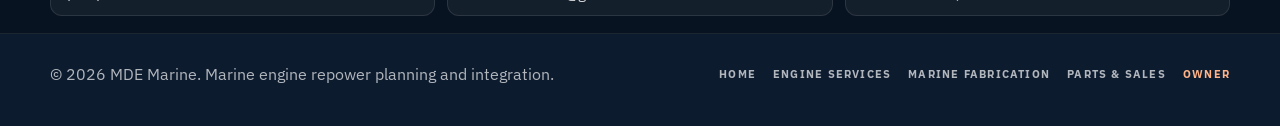
==== commit 6f8b2198: "Apply final MDE Marine photo edits" ====
--- a/engine-repower.html
+++ b/engine-repower.html
@@ -120,7 +120,7 @@
           </div>
 
           <div class="photo-grid photo-grid-3">
-            <figure class="project-photo project-photo-wide">
+            <figure class="project-photo">
               <img
                 src="./assets/mde/home-engine-work.jpg"
                 alt="Technicians carrying out a Sea Keeper installation aboard a vessel"
@@ -129,10 +129,12 @@
               />
               <figcaption>Sea Keeper installation</figcaption>
             </figure>
-            <figure class="project-photo project-photo--contain">
+            <figure class="project-photo project-photo--natural">
               <img
                 src="./assets/mde/fabrication-engine-plumbing.jpg"
                 alt="Full view of a John Deere marine diesel engine installation with custom plumbing"
+                width="839"
+                height="629"
                 loading="lazy"
                 decoding="async"
               />
--- a/styles.css
+++ b/styles.css
@@ -789,8 +789,23 @@
   object-fit: contain;
 }
 
-.project-photo--contain:hover img {
+.project-photo--contain:hover img,
+.project-photo--natural:hover img {
   transform: none;
+}
+
+/* Let the complete engine photo define its landscape frame, without letterboxing. */
+.project-photo--natural {
+  align-self: start;
+  min-height: 0;
+  border: 0;
+  background: transparent;
+}
+
+.project-photo--natural img {
+  height: auto;
+  min-height: 0;
+  aspect-ratio: auto;
 }
 
 /* Display the supplied landscape files upright without resampling the photos. */
@@ -803,6 +818,7 @@
 }
 
 .photo-turn img,
+.detail-photo .photo-turn img,
 .project-photo:hover .photo-turn img {
   position: absolute;
   top: 50%;
@@ -854,6 +870,12 @@
   margin-top: 24px;
 }
 
+.detail-photo--portrait {
+  width: 100%;
+  max-width: 322px;
+  justify-self: center;
+}
+
 .detail-photo img {
   display: block;
   width: 100%;
